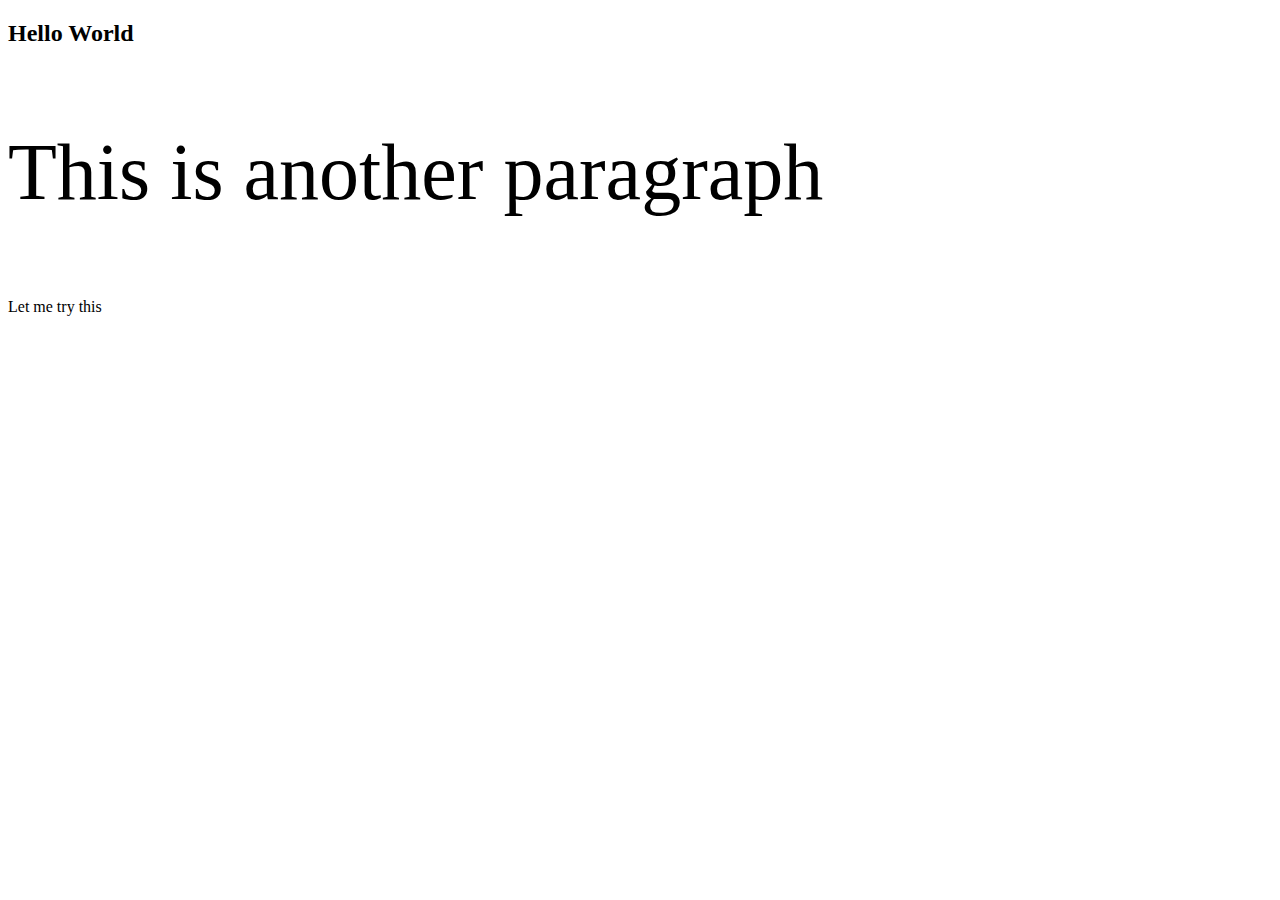
==== Html-Css/Week 2/index.html @ 040afaa3 "initial commit of first two weeks" ====
<!DOCTYPE html>
<html lang="en">
<head>
<link rel="stylesheet" type="text/css" href="style.css">
<meta charset="UTF-8">
</head>
<body>
<h2>Hello World</h2>
<p>This is another paragraph</p>
<div>Let me try this</div>
</body>
---- Html-Css/Week 2/style.css ----
@media only screen and (min-width: 601px) {
  p {
    font-size: 80px;
  }
}
@media print {
  h2 {
    display: none;
  }

}
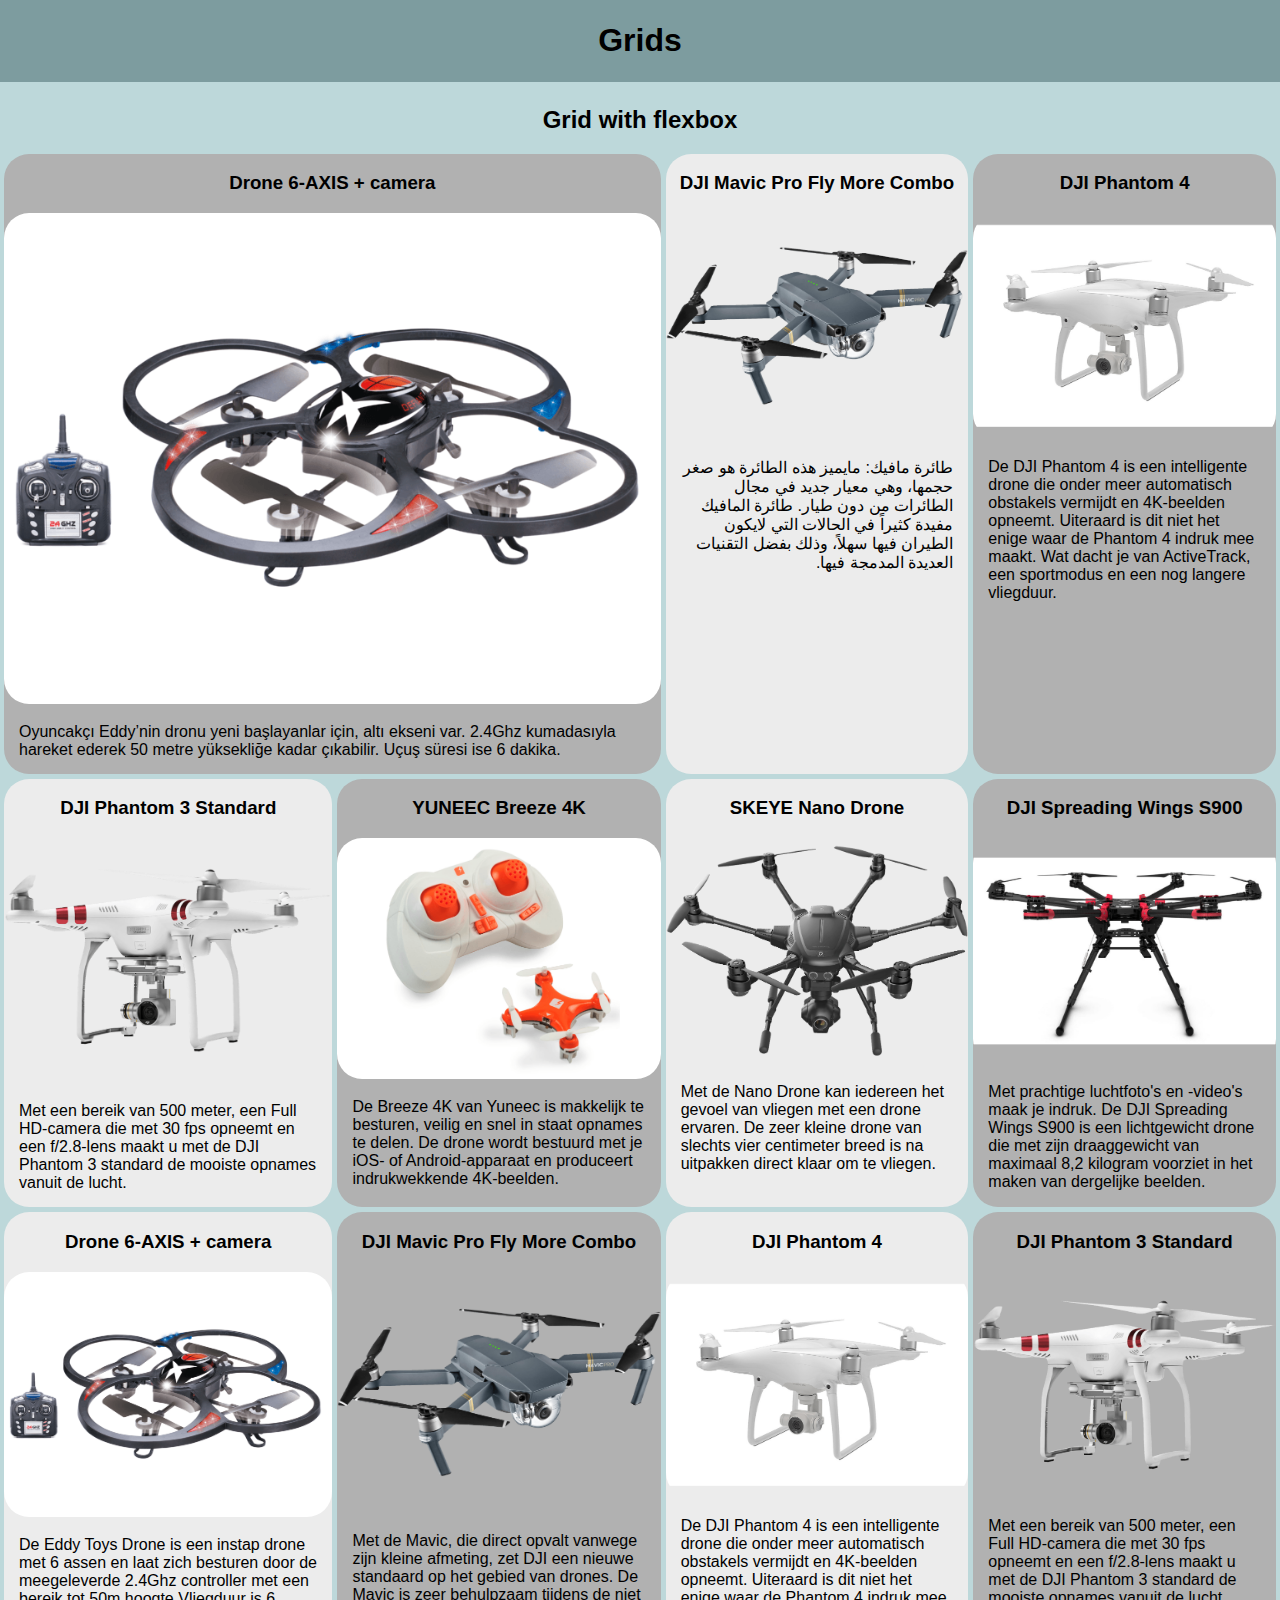
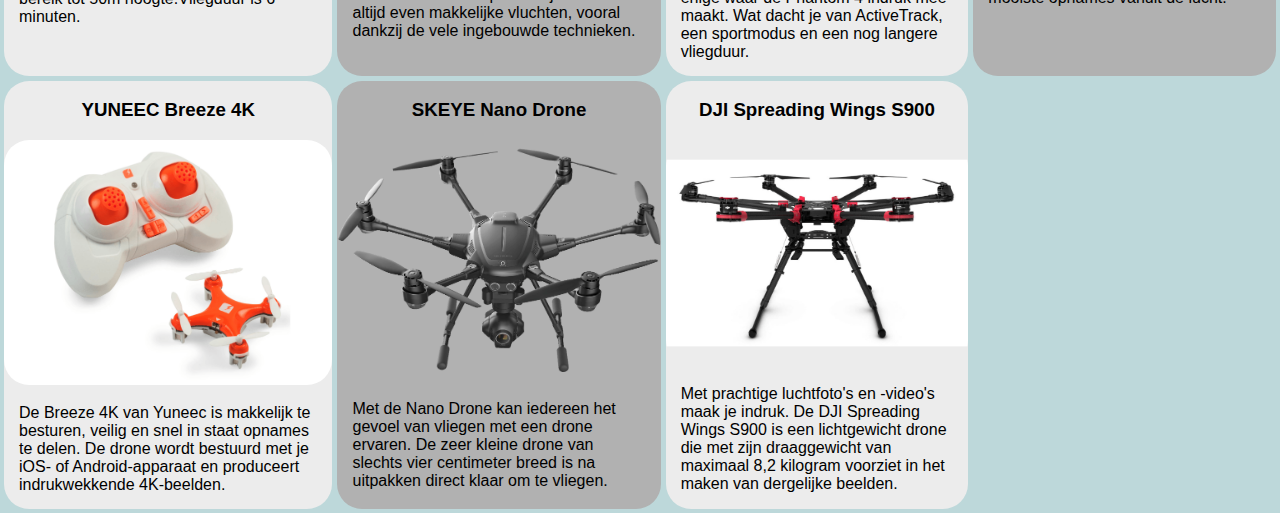
==== commit 2d0e691a: "Add second week's assignment" ====
--- a/Html-Css/Week 2/index.html
+++ b/Html-Css/Week 2/index.html
@@ -1,11 +1,91 @@
-<!DOCTYPE html>
-<html lang="en">
-<head>
-<link rel="stylesheet" type="text/css" href="style.css">
-<meta charset="UTF-8">
-</head>
-<body>
-<h2>Hello World</h2>
-<p>This is another paragraph</p>
-<div>Let me try this</div>
-</body>
+<!doctype html>
+<html>
+    <head>
+        <meta charset="utf-8">
+        <meta name="viewport" content="width=device-width, initial-scale=1.0">
+        <title>Grids</title>
+        <link rel="stylesheet" href="main.css">
+    </head>
+    <body>
+        <header>
+            <h1>Grids</h1>
+        </header>
+        <main>
+            <section>
+                <h2>Grid with flexbox</h2>
+                <ul id="grid-flex">
+                    <li class="grid-item">
+                        <h3>Drone 6-AXIS + camera</h3>
+                        <img src="images/drone1.png">
+                        <p>Oyuncakçı Eddy’nin dronu yeni başlayanlar için, altı ekseni var. 2.4Ghz kumadasıyla hareket ederek 50 metre yüksekliğe kadar çıkabilir. Uçuş süresi ise 6 dakika.</p>
+                    </li>
+                    <li class="grid-item">
+                        <h3>DJI Mavic Pro Fly More Combo</h3>
+                        <img src="images/drone2.png">
+                         <p dir="rtl">طائرة مافيك: مايميز هذه الطائرة هو صغر حجمها، وهي معيار جديد في مجال الطائرات من دون طيار. طائرة المافيك مفيدة كثيراً في الحالات التي لايكون الطيران فيها سهلاً، وذلك بفضل التقنيات العديدة المدمجة فيها.</p>
+                    </li>
+                    <li class="grid-item">
+                        <h3>DJI Phantom 4</h3>
+                        <img src="images/drone3.png">
+                        <p>De DJI Phantom 4 is een intelligente drone die onder meer automatisch obstakels vermijdt en 4K-beelden opneemt. Uiteraard is dit niet het enige waar de Phantom 4 indruk mee maakt. Wat dacht je van ActiveTrack, een sportmodus en een nog langere vliegduur.</p>
+                    </li>
+                    <li class="grid-item">
+                        <h3>DJI Phantom 3 Standard</h3>
+                        <img src="images/drone4.png">
+                        <p>Met een bereik van 500 meter, een Full HD-camera die met 30 fps opneemt en een f/2.8-lens maakt u met de DJI Phantom 3 standard de mooiste opnames vanuit de lucht.</p>
+                    </li>
+                    <li class="grid-item">
+                        <h3>YUNEEC Breeze 4K</h3>
+                        <img src="images/drone5.png">
+                        <p>De Breeze 4K van Yuneec is makkelijk te besturen, veilig en snel in staat opnames te delen. De drone wordt bestuurd met je iOS- of Android-apparaat en produceert indrukwekkende 4K-beelden.</p>
+                    </li>
+                    <li class="grid-item">
+                        <h3>SKEYE Nano Drone</h3>
+                        <img src="images/drone6.png">
+                        <p>Met de Nano Drone kan iedereen het gevoel van vliegen met een drone ervaren. De zeer kleine drone van slechts vier centimeter breed is na uitpakken direct klaar om te vliegen.</p>
+                    </li>
+                    <li class="grid-item">
+                        <h3>DJI Spreading Wings S900</h3>
+                        <img src="images/drone7.png">
+                        <p>Met prachtige luchtfoto's en -video's maak je indruk. De DJI Spreading Wings S900 is een lichtgewicht drone die met zijn draaggewicht van maximaal 8,2 kilogram voorziet in het maken van dergelijke beelden.</p>
+                    </li>
+                    <li class="grid-item">
+                        <h3>Drone 6-AXIS + camera</h3>
+                        <img src="images/drone1.png">
+                        <p>De Eddy Toys Drone is een instap drone met 6 assen en laat zich besturen door de meegeleverde 2.4Ghz controller met een bereik tot 50m hoogte.Vliegduur is 6 minuten.</p>
+                    </li>
+                    <li class="grid-item">
+                        <h3>DJI Mavic Pro Fly More Combo</h3>
+                        <img src="images/drone2.png">
+                        <p>Met de Mavic, die direct opvalt vanwege zijn kleine afmeting, zet DJI een nieuwe standaard op het gebied van drones. De Mavic is zeer behulpzaam tijdens de niet altijd even makkelijke vluchten, vooral dankzij de vele ingebouwde technieken.</p>
+                    </li>
+                    <li class="grid-item">
+                        <h3>DJI Phantom 4</h3>
+                        <img src="images/drone3.png">
+                        <p>De DJI Phantom 4 is een intelligente drone die onder meer automatisch obstakels vermijdt en 4K-beelden opneemt. Uiteraard is dit niet het enige waar de Phantom 4 indruk mee maakt. Wat dacht je van ActiveTrack, een sportmodus en een nog langere vliegduur.</p>
+                    </li>
+                    <li class="grid-item">
+                        <h3>DJI Phantom 3 Standard</h3>
+                        <img src="images/drone4.png">
+                        <p>Met een bereik van 500 meter, een Full HD-camera die met 30 fps opneemt en een f/2.8-lens maakt u met de DJI Phantom 3 standard de mooiste opnames vanuit de lucht.</p>
+                    </li>
+                    <li class="grid-item">
+                        <h3>YUNEEC Breeze 4K</h3>
+                        <img src="images/drone5.png">
+                        <p>De Breeze 4K van Yuneec is makkelijk te besturen, veilig en snel in staat opnames te delen. De drone wordt bestuurd met je iOS- of Android-apparaat en produceert indrukwekkende 4K-beelden.</p>
+                    </li>
+                    <li class="grid-item">
+                        <h3>SKEYE Nano Drone</h3>
+                        <img src="images/drone6.png">
+                        <p>Met de Nano Drone kan iedereen het gevoel van vliegen met een drone ervaren. De zeer kleine drone van slechts vier centimeter breed is na uitpakken direct klaar om te vliegen.</p>
+                    </li>
+                    <li class="grid-item">
+                        <h3>DJI Spreading Wings S900</h3>
+                        <img src="images/drone7.png">
+                        <p>Met prachtige luchtfoto's en -video's maak je indruk. De DJI Spreading Wings S900 is een lichtgewicht drone die met zijn draaggewicht van maximaal 8,2 kilogram voorziet in het maken van dergelijke beelden.</p>
+                    </li>
+                </ul>
+            </section>
+        </main>
+    </body>
+</html>
--- a/Html-Css/Week 2/main.css
+++ b/Html-Css/Week 2/main.css
@@ -0,0 +1,200 @@
+
+body{
+    margin: 0px;
+    padding: 0px;
+    font-family: helvetica;
+}
+header{
+    background-color: #7D9C9F;
+    margin: 0px;
+    padding: 0px;
+     border: 1px solid #7D9C9F;
+}
+main{
+    margin: 0px;
+    padding: 0px;
+    border: 2px solid #BDD8DA;
+}
+section {
+    background-color: #BDD8DA;
+    margin: 0px;
+    padding: 0px;
+    border: 2px solid #BDD8DA;
+
+    }
+h1,h2,h3{
+    text-align: center;
+}
+p{
+    margin: 15px;
+}
+ul{
+    display: grid;
+    grid-template-columns: auto auto auto auto;
+    grid-gap: 5px;
+    list-style-type: none;
+    margin: 0px;
+    padding: 0px;
+}
+li{
+    border-radius: 25px;
+}
+.grid-item:nth-child(1){
+    grid-column: 1 / span 2;
+    }                      
+ .grid-item:nth-child(odd):hover p{
+    background-color: white;
+    border-radius: 10px;
+                }
+ .grid-item:nth-child(even):hover p{
+    background-color: white;
+    border-radius: 10px;
+                }                
+.grid-item:nth-child(odd){
+    background-color: #B1B1B1;
+    }
+.grid-item:nth-child(even){
+    background-color: #ECECEC;
+    }
+img{
+    width: 100%;
+    border-radius: 25px;
+}
+
+@media only screen 
+   and (max-width : 768px) 
+   and (max-height : 1024px) {
+
+    body{
+        margin: 0px;
+        padding: 0px;
+        font-family: helvetica;
+        font-size: 14px;
+    }
+    header{
+        background-color: #7D9C9F;
+        margin: 0px;
+        padding: 0px;
+         border: 1px solid #7D9C9F;
+    }
+    main{
+        margin: 0px;
+        padding: 0px;
+        border: 2px solid #BDD8DA;
+    }
+    section {
+        background-color: #BDD8DA;
+        margin: 0px;
+        padding: 0px;
+        border: 2px solid #BDD8DA;
+    
+        }
+    h1,h2,h3{
+        text-align: center;
+    }
+    p{
+        margin: 15px;
+    }
+    ul{
+        display: grid;
+        grid-template-columns: auto auto auto;
+        grid-gap: 5px;
+        list-style-type: none;
+        margin: 0px;
+        padding: 0px;
+    }
+    li{
+        border-radius: 25px;
+    }
+    .grid-item:nth-child(1){
+        grid-column: 1 / span 2;
+        }
+        .grid-item:nth-child(odd):hover p{
+            background-color: white;
+            border-radius: 10px;
+                        }
+         .grid-item:nth-child(even):hover p{
+            background-color: white;
+            border-radius: 10px;
+                        }       
+    .grid-item:nth-child(odd){
+        background-color: #B1B1B1;
+        }
+    .grid-item:nth-child(even){
+        background-color: #ECECEC;
+        }
+    img{
+        width: 100%;
+        border-radius: 25px;
+    }
+   }
+
+   @media only screen 
+   and (max-width : 480px) 
+   and (max-height : 854px) {
+
+    body{
+        margin: 0px;
+        padding: 0px;
+        font-family: helvetica;
+        font-size: 12px;
+    }
+    header{
+        background-color: #7D9C9F;
+        margin: 0px;
+        padding: 0px;
+         border: 1px solid #7D9C9F;
+    }
+    main{
+        margin: 0px;
+        padding: 0px;
+        border: 2px solid #BDD8DA;
+    }
+    section {
+        background-color: #BDD8DA;
+        margin: 0px;
+        padding: 0px;
+        border: 2px solid #BDD8DA;
+    
+        }
+    h1,h2,h3{
+        text-align: center;
+    }
+    p{
+        margin: 15px;
+    }
+    ul{
+        display: grid;
+        grid-template-columns: auto auto;
+        grid-gap: 5px;
+        list-style-type: none;
+        margin: 0px;
+        padding: 0px;
+    }
+    li{
+        border-radius: 25px;
+    }
+    .grid-item:nth-child(1){
+        grid-column: 1 / span 2;
+        }
+    
+    .grid-item:nth-child(odd){
+        background-color: #B1B1B1;
+        }
+    .grid-item:nth-child(even){
+        background-color: #ECECEC;
+        }
+    .grid-item:nth-child(odd):hover p{
+            background-color: white;
+            border-radius: 10px;
+                        }
+    .grid-item:nth-child(even):hover p{
+            background-color: white;
+            border-radius: 10px;
+                        }        
+    img{
+        width: 100%;
+        border-radius: 25px;
+    }
+   }
+       